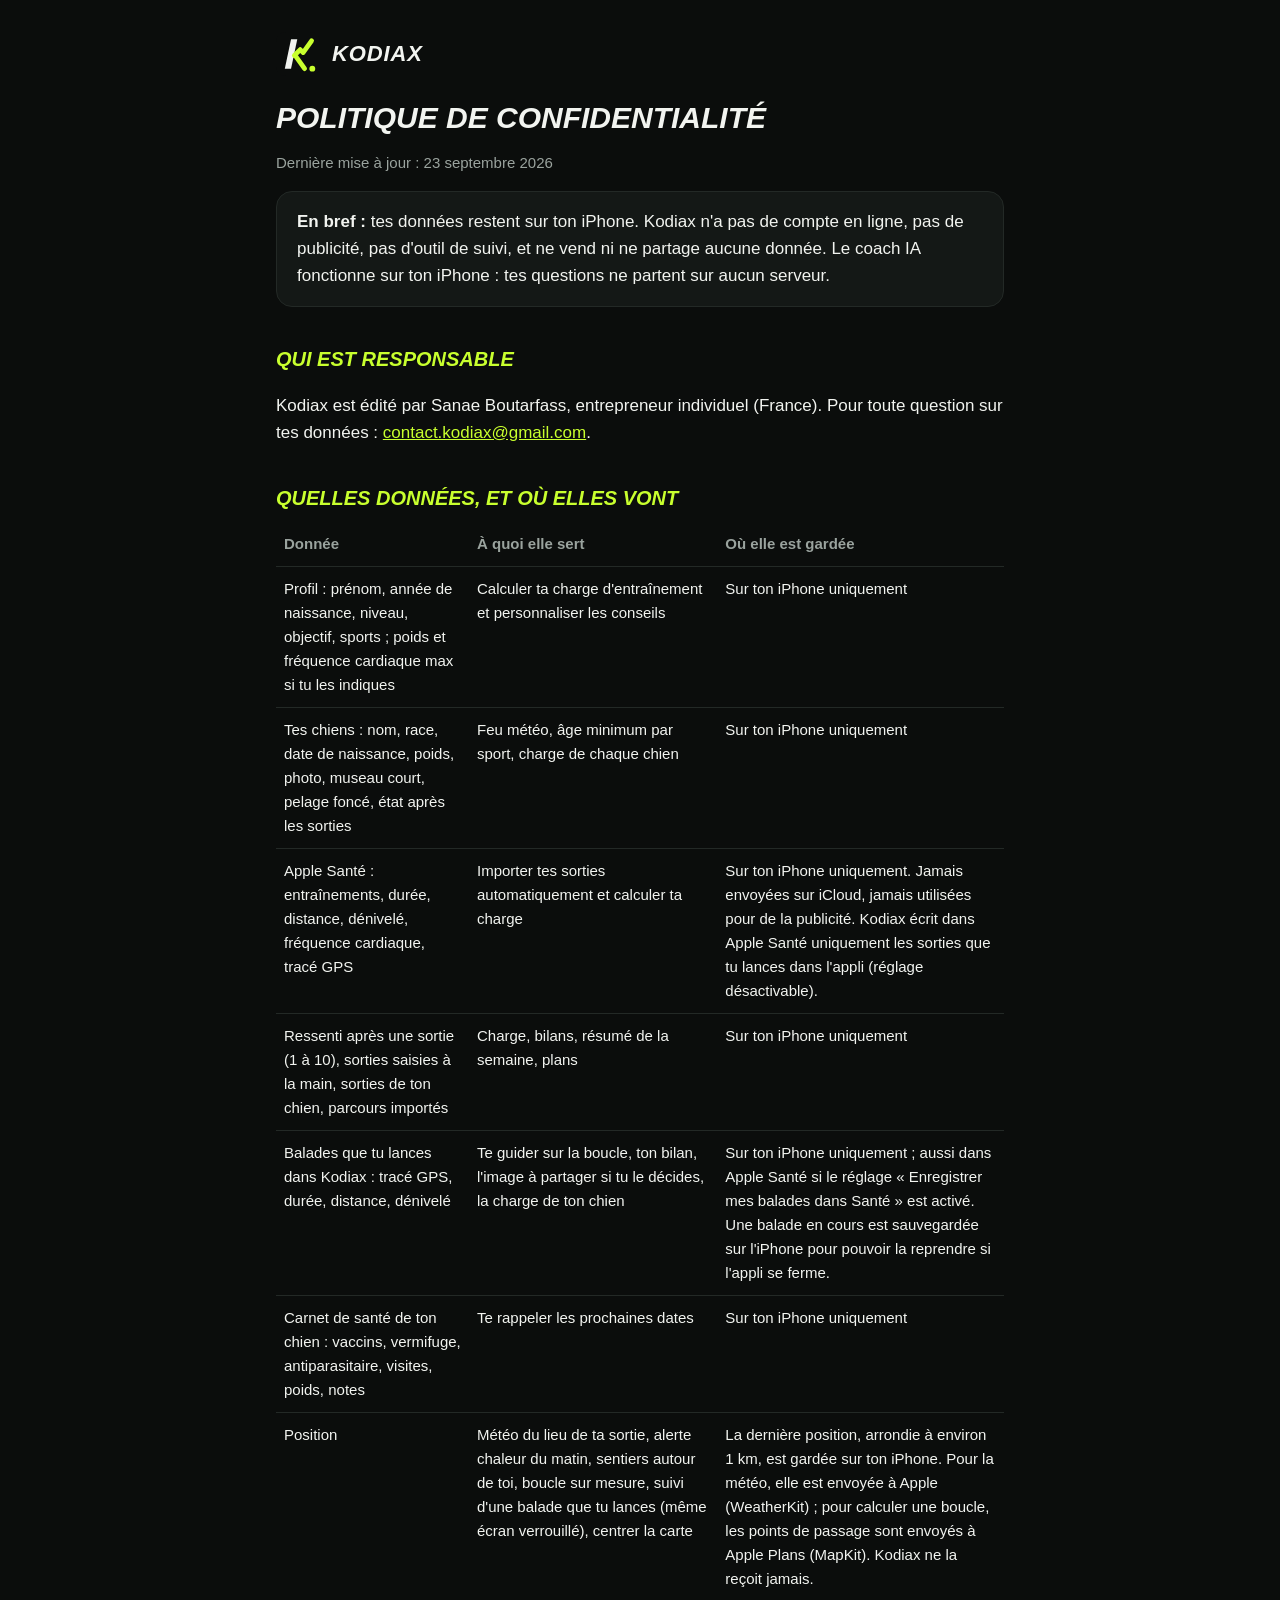
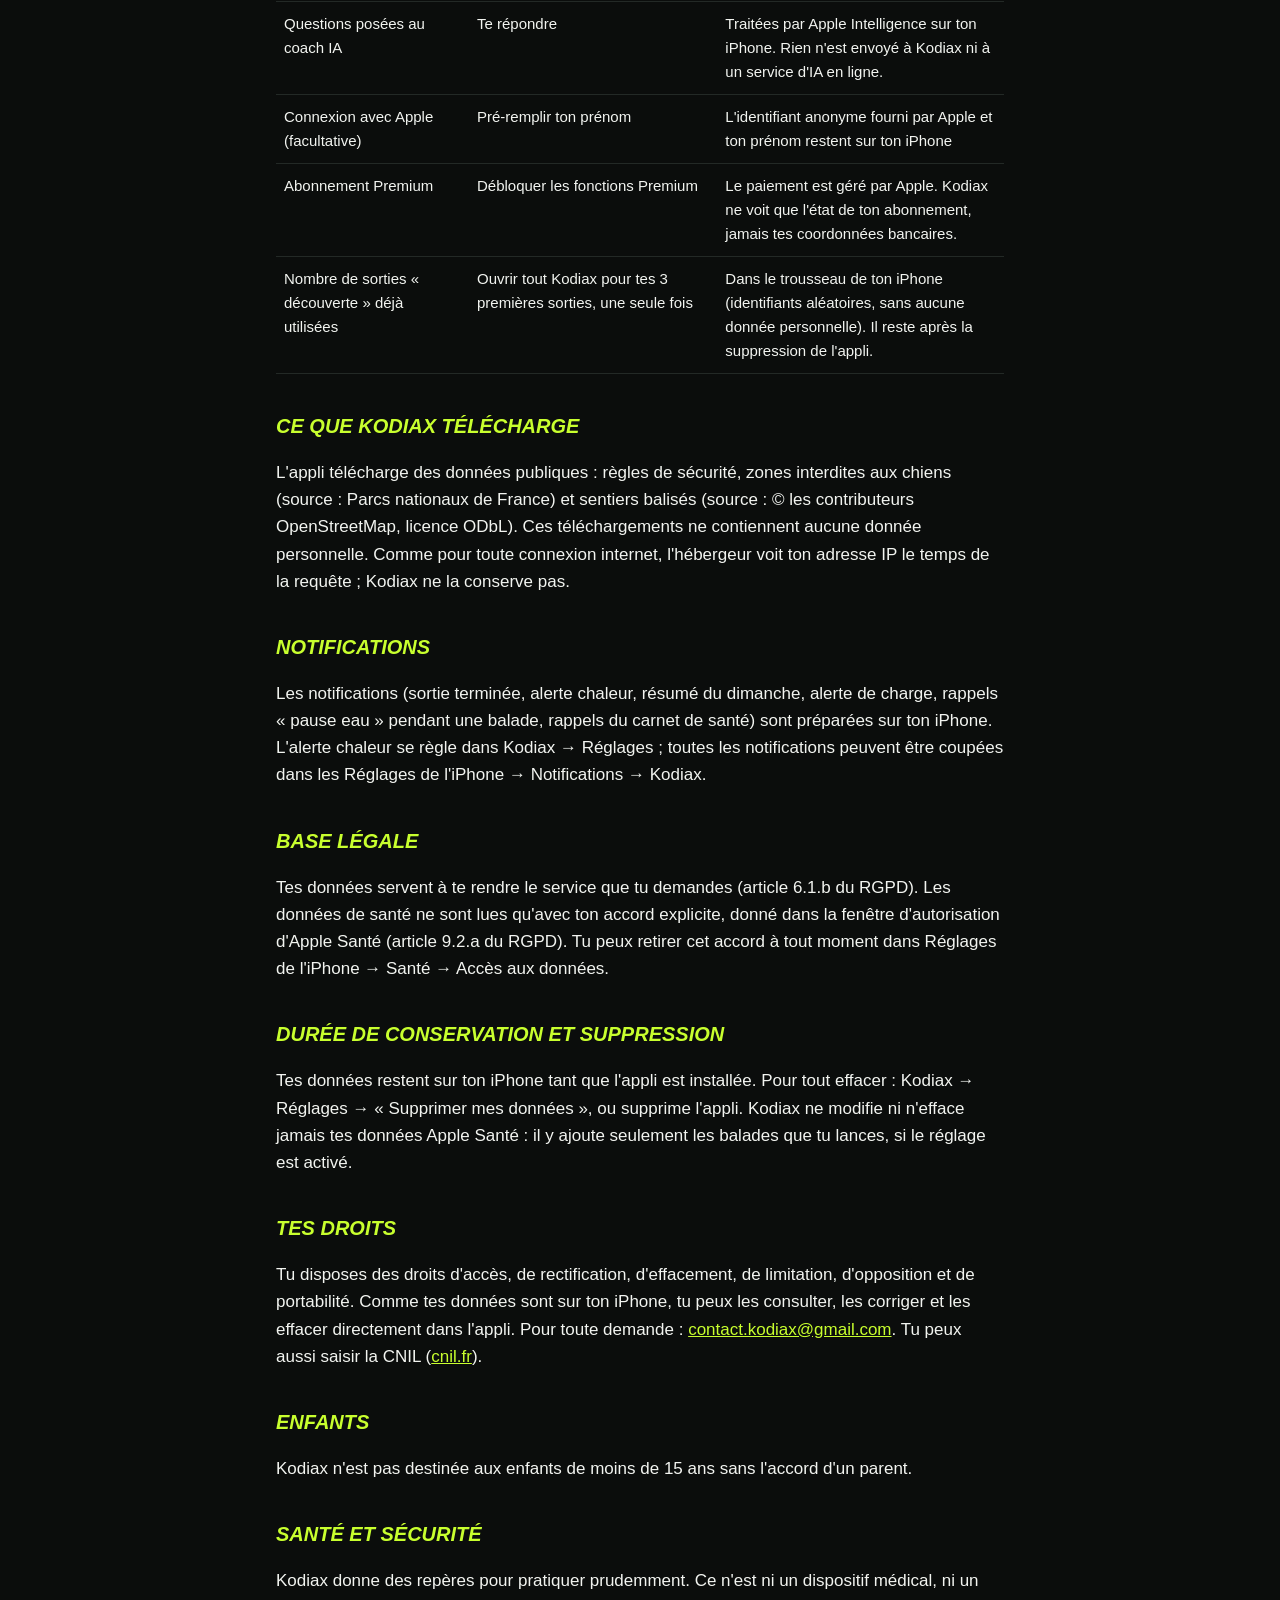
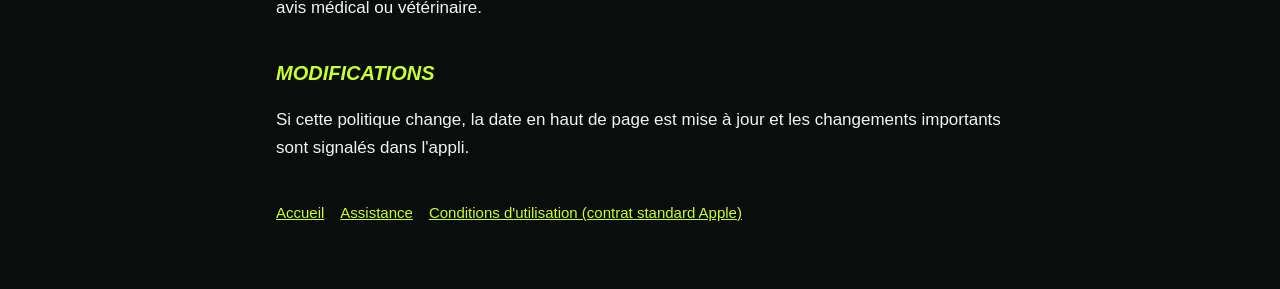
==== confidentialite.html @ aa02ea2f "Add files via upload" ====
<!doctype html>
<html lang="fr"><head><meta charset="utf-8"><meta name="viewport" content="width=device-width,initial-scale=1">
<title>Kodiax — Politique de confidentialité</title><link rel="stylesheet" href="style.css"></head>
<body><main>
<header><svg viewBox="0 0 120 120" aria-hidden="true"><rect width="120" height="120" rx="26" fill="#0B0D0C"/><polygon points="24,100 41,100 58,20 41,20" fill="#F2F4F0"/><path d="M50 64 L66 48 L74 56 L97 24" stroke="#C8FF2E" stroke-width="13" fill="none" stroke-linecap="round" stroke-linejoin="round"/><path d="M55 68 L78 100" stroke="#C8FF2E" stroke-width="13" fill="none" stroke-linecap="round"/><circle cx="99" cy="100" r="8" fill="#C8FF2E"/></svg><a href="index.html">KODIAX</a></header>
<h1>Politique de confidentialité</h1>
<p class="muted">Dernière mise à jour : 23 septembre 2026</p>

<div class="card"><strong>En bref :</strong> tes données restent sur ton iPhone. Kodiax n'a pas de compte en ligne, pas de publicité, pas d'outil de suivi, et ne vend ni ne partage aucune donnée. Le coach IA fonctionne sur ton iPhone : tes questions ne partent sur aucun serveur.</div>

<h2>Qui est responsable</h2>
<p>Kodiax est édité par Sanae Boutarfass, entrepreneur individuel (France). Pour toute question sur tes données : <a href="mailto:contact.kodiax@gmail.com">contact.kodiax@gmail.com</a>.</p>

<h2>Quelles données, et où elles vont</h2>
<table>
<thead><tr><th>Donnée</th><th>À quoi elle sert</th><th>Où elle est gardée</th></tr></thead>
<tbody>
<tr><td>Profil : prénom, année de naissance, niveau, objectif, sports ; poids et fréquence cardiaque max si tu les indiques</td><td>Calculer ta charge d'entraînement et personnaliser les conseils</td><td>Sur ton iPhone uniquement</td></tr>
<tr><td>Tes chiens : nom, race, date de naissance, poids, photo, museau court, pelage foncé, état après les sorties</td><td>Feu météo, âge minimum par sport, charge de chaque chien</td><td>Sur ton iPhone uniquement</td></tr>
<tr><td>Apple Santé : entraînements, durée, distance, dénivelé, fréquence cardiaque, tracé GPS</td><td>Importer tes sorties automatiquement et calculer ta charge</td><td>Sur ton iPhone uniquement. Jamais envoyées sur iCloud, jamais utilisées pour de la publicité. Kodiax écrit dans Apple Santé uniquement les sorties que tu lances dans l'appli (réglage désactivable).</td></tr>
<tr><td>Ressenti après une sortie (1 à 10), sorties saisies à la main, sorties de ton chien, parcours importés</td><td>Charge, bilans, résumé de la semaine, plans</td><td>Sur ton iPhone uniquement</td></tr>
<tr><td>Balades que tu lances dans Kodiax : tracé GPS, durée, distance, dénivelé</td><td>Te guider sur la boucle, ton bilan, l'image à partager si tu le décides, la charge de ton chien</td><td>Sur ton iPhone uniquement ; aussi dans Apple Santé si le réglage « Enregistrer mes balades dans Santé » est activé. Une balade en cours est sauvegardée sur l'iPhone pour pouvoir la reprendre si l'appli se ferme.</td></tr>
<tr><td>Carnet de santé de ton chien : vaccins, vermifuge, antiparasitaire, visites, poids, notes</td><td>Te rappeler les prochaines dates</td><td>Sur ton iPhone uniquement</td></tr>
<tr><td>Position</td><td>Météo du lieu de ta sortie, alerte chaleur du matin, sentiers autour de toi, boucle sur mesure, suivi d'une balade que tu lances (même écran verrouillé), centrer la carte</td><td>La dernière position, arrondie à environ 1 km, est gardée sur ton iPhone. Pour la météo, elle est envoyée à Apple (WeatherKit) ; pour calculer une boucle, les points de passage sont envoyés à Apple Plans (MapKit). Kodiax ne la reçoit jamais.</td></tr>
<tr><td>Questions posées au coach IA</td><td>Te répondre</td><td>Traitées par Apple Intelligence sur ton iPhone. Rien n'est envoyé à Kodiax ni à un service d'IA en ligne.</td></tr>
<tr><td>Connexion avec Apple (facultative)</td><td>Pré-remplir ton prénom</td><td>L'identifiant anonyme fourni par Apple et ton prénom restent sur ton iPhone</td></tr>
<tr><td>Abonnement Premium</td><td>Débloquer les fonctions Premium</td><td>Le paiement est géré par Apple. Kodiax ne voit que l'état de ton abonnement, jamais tes coordonnées bancaires.</td></tr>
<tr><td>Nombre de sorties « découverte » déjà utilisées</td><td>Ouvrir tout Kodiax pour tes 3 premières sorties, une seule fois</td><td>Dans le trousseau de ton iPhone (identifiants aléatoires, sans aucune donnée personnelle). Il reste après la suppression de l'appli.</td></tr>
</tbody></table>

<h2>Ce que Kodiax télécharge</h2>
<p>L'appli télécharge des données publiques : règles de sécurité, zones interdites aux chiens (source : Parcs nationaux de France) et sentiers balisés (source : © les contributeurs OpenStreetMap, licence ODbL). Ces téléchargements ne contiennent aucune donnée personnelle. Comme pour toute connexion internet, l'hébergeur voit ton adresse IP le temps de la requête ; Kodiax ne la conserve pas.</p>

<h2>Notifications</h2>
<p>Les notifications (sortie terminée, alerte chaleur, résumé du dimanche, alerte de charge, rappels « pause eau » pendant une balade, rappels du carnet de santé) sont préparées sur ton iPhone. L'alerte chaleur se règle dans Kodiax → Réglages ; toutes les notifications peuvent être coupées dans les Réglages de l'iPhone → Notifications → Kodiax.</p>

<h2>Base légale</h2>
<p>Tes données servent à te rendre le service que tu demandes (article 6.1.b du RGPD). Les données de santé ne sont lues qu'avec ton accord explicite, donné dans la fenêtre d'autorisation d'Apple Santé (article 9.2.a du RGPD). Tu peux retirer cet accord à tout moment dans Réglages de l'iPhone → Santé → Accès aux données.</p>

<h2>Durée de conservation et suppression</h2>
<p>Tes données restent sur ton iPhone tant que l'appli est installée. Pour tout effacer : Kodiax → Réglages → « Supprimer mes données », ou supprime l'appli. Kodiax ne modifie ni n'efface jamais tes données Apple Santé : il y ajoute seulement les balades que tu lances, si le réglage est activé.</p>

<h2>Tes droits</h2>
<p>Tu disposes des droits d'accès, de rectification, d'effacement, de limitation, d'opposition et de portabilité. Comme tes données sont sur ton iPhone, tu peux les consulter, les corriger et les effacer directement dans l'appli. Pour toute demande : <a href="mailto:contact.kodiax@gmail.com">contact.kodiax@gmail.com</a>. Tu peux aussi saisir la CNIL (<a href="https://www.cnil.fr">cnil.fr</a>).</p>

<h2>Enfants</h2>
<p>Kodiax n'est pas destinée aux enfants de moins de 15 ans sans l'accord d'un parent.</p>

<h2>Santé et sécurité</h2>
<p>Kodiax donne des repères pour pratiquer prudemment. Ce n'est ni un dispositif médical, ni un avis médical ou vétérinaire.</p>

<h2>Modifications</h2>
<p>Si cette politique change, la date en haut de page est mise à jour et les changements importants sont signalés dans l'appli.</p>

<nav><a href="index.html">Accueil</a><a href="assistance.html">Assistance</a><a href="https://www.apple.com/legal/internet-services/itunes/dev/stdeula/">Conditions d'utilisation (contrat standard Apple)</a></nav>
</main></body></html>
---- style.css ----
:root{--lime:#C8FF2E;--carbon:#0B0D0C;--surface:#141816;--card:#232926;--text:#F2F4F0;--muted:#9AA39E}
*{box-sizing:border-box}
body{margin:0;background:var(--carbon);color:var(--text);font:17px/1.6 -apple-system,BlinkMacSystemFont,"Segoe UI",Roboto,sans-serif}
main{max-width:760px;margin:0 auto;padding:32px 16px 64px}
header{display:flex;align-items:center;gap:12px;margin-bottom:24px}
header svg{width:44px;height:44px}
header a{color:var(--text);text-decoration:none;font-weight:800;font-style:italic;letter-spacing:.04em;font-size:22px}
h1{font-size:30px;line-height:1.2;margin:8px 0 4px;font-style:italic;text-transform:uppercase}
h2{font-size:20px;margin:36px 0 8px;color:var(--lime);text-transform:uppercase;font-style:italic}
p,li{color:var(--text)}
.muted{color:var(--muted);font-size:15px}
.card{background:var(--surface);border:1px solid var(--card);border-radius:16px;padding:16px 20px;margin:16px 0}
table{width:100%;border-collapse:collapse;font-size:15px}
th,td{text-align:left;padding:10px 8px;border-bottom:1px solid var(--card);vertical-align:top}
th{color:var(--muted);font-weight:600}
a{color:var(--lime)}
nav{margin-top:40px;display:flex;gap:16px;flex-wrap:wrap;font-size:15px}
details{background:var(--surface);border:1px solid var(--card);border-radius:14px;padding:12px 16px;margin:10px 0}
summary{cursor:pointer;font-weight:600}
@media (max-width:560px){table,thead,tbody,tr,th,td{display:block}thead{display:none}td{border:0;padding:4px 0}tr{border-bottom:1px solid var(--card);padding:10px 0}td:first-child{font-weight:600}td:nth-child(2)::before{content:"Pour : ";color:var(--muted)}td:nth-child(3)::before{content:"Où : ";color:var(--muted)}}
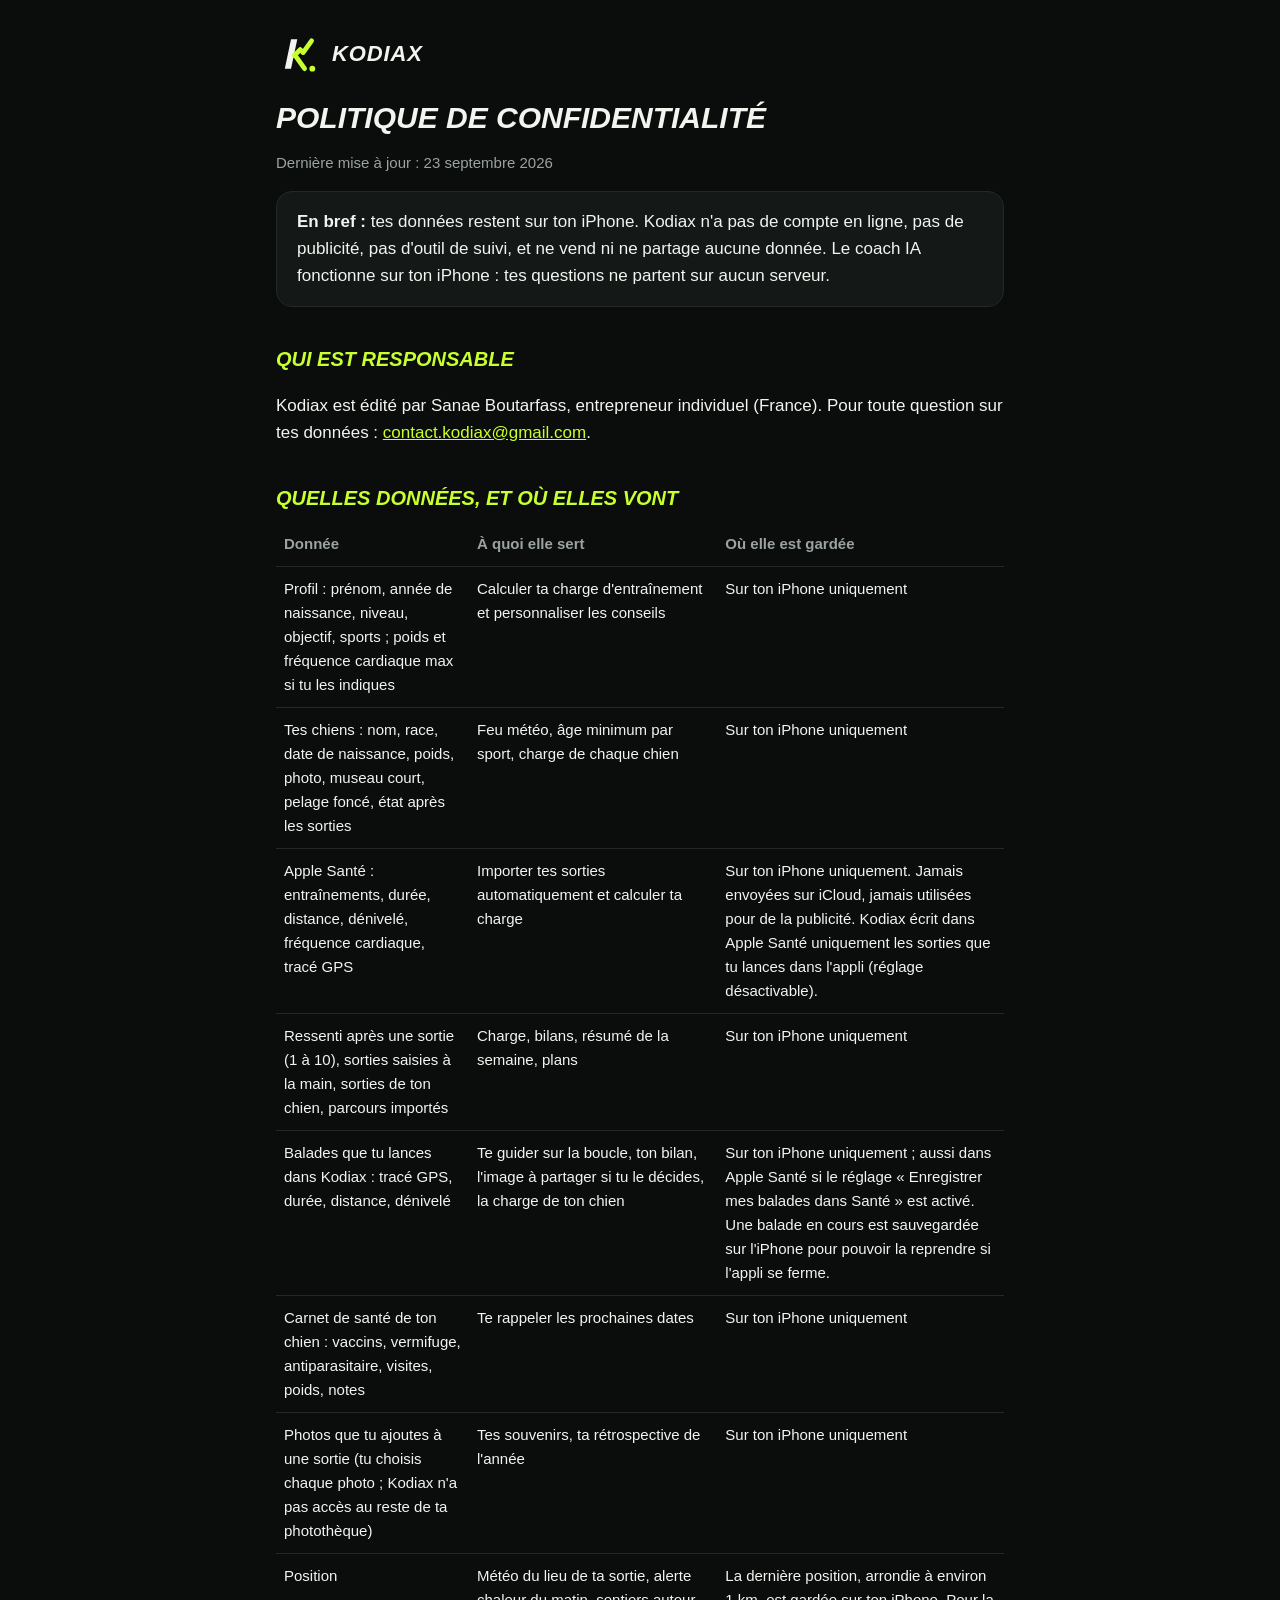
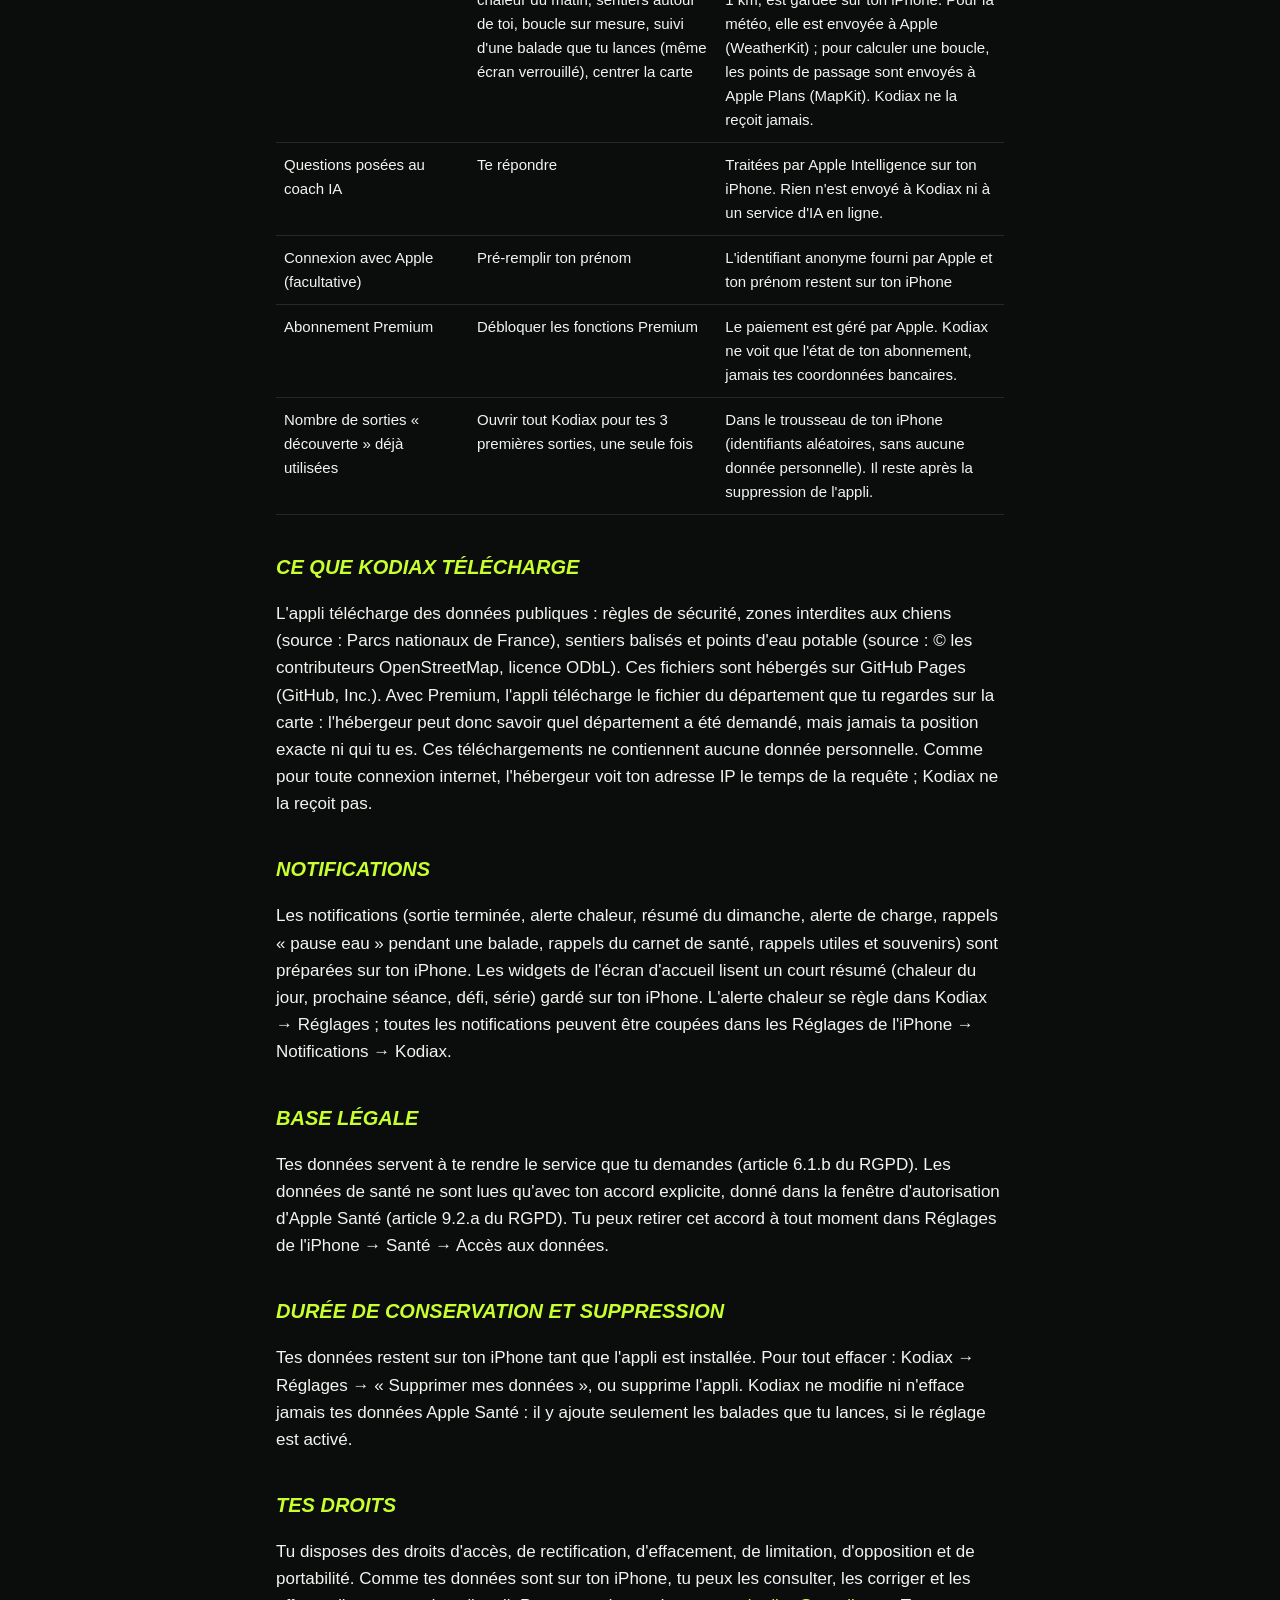
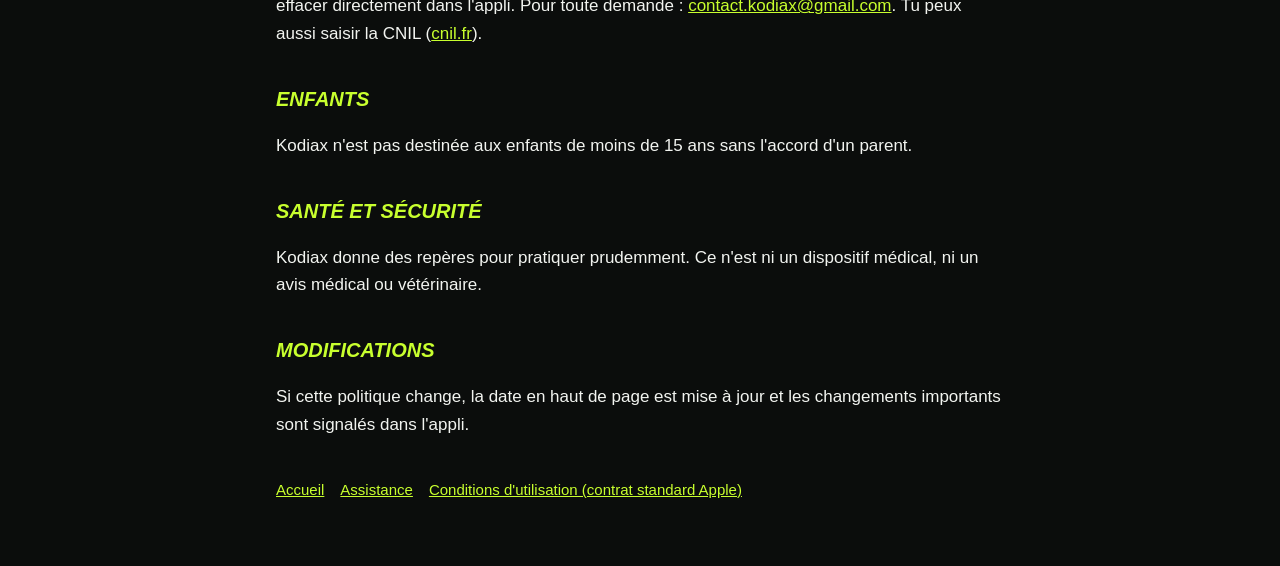
==== commit 15f4f20d: "Add France-wide trails, water points and dog zones data" ====
--- a/confidentialite.html
+++ b/confidentialite.html
@@ -21,6 +21,7 @@
 <tr><td>Ressenti après une sortie (1 à 10), sorties saisies à la main, sorties de ton chien, parcours importés</td><td>Charge, bilans, résumé de la semaine, plans</td><td>Sur ton iPhone uniquement</td></tr>
 <tr><td>Balades que tu lances dans Kodiax : tracé GPS, durée, distance, dénivelé</td><td>Te guider sur la boucle, ton bilan, l'image à partager si tu le décides, la charge de ton chien</td><td>Sur ton iPhone uniquement ; aussi dans Apple Santé si le réglage « Enregistrer mes balades dans Santé » est activé. Une balade en cours est sauvegardée sur l'iPhone pour pouvoir la reprendre si l'appli se ferme.</td></tr>
 <tr><td>Carnet de santé de ton chien : vaccins, vermifuge, antiparasitaire, visites, poids, notes</td><td>Te rappeler les prochaines dates</td><td>Sur ton iPhone uniquement</td></tr>
+<tr><td>Photos que tu ajoutes à une sortie (tu choisis chaque photo ; Kodiax n'a pas accès au reste de ta photothèque)</td><td>Tes souvenirs, ta rétrospective de l'année</td><td>Sur ton iPhone uniquement</td></tr>
 <tr><td>Position</td><td>Météo du lieu de ta sortie, alerte chaleur du matin, sentiers autour de toi, boucle sur mesure, suivi d'une balade que tu lances (même écran verrouillé), centrer la carte</td><td>La dernière position, arrondie à environ 1 km, est gardée sur ton iPhone. Pour la météo, elle est envoyée à Apple (WeatherKit) ; pour calculer une boucle, les points de passage sont envoyés à Apple Plans (MapKit). Kodiax ne la reçoit jamais.</td></tr>
 <tr><td>Questions posées au coach IA</td><td>Te répondre</td><td>Traitées par Apple Intelligence sur ton iPhone. Rien n'est envoyé à Kodiax ni à un service d'IA en ligne.</td></tr>
 <tr><td>Connexion avec Apple (facultative)</td><td>Pré-remplir ton prénom</td><td>L'identifiant anonyme fourni par Apple et ton prénom restent sur ton iPhone</td></tr>
@@ -29,10 +30,10 @@
 </tbody></table>
 
 <h2>Ce que Kodiax télécharge</h2>
-<p>L'appli télécharge des données publiques : règles de sécurité, zones interdites aux chiens (source : Parcs nationaux de France) et sentiers balisés (source : © les contributeurs OpenStreetMap, licence ODbL). Ces téléchargements ne contiennent aucune donnée personnelle. Comme pour toute connexion internet, l'hébergeur voit ton adresse IP le temps de la requête ; Kodiax ne la conserve pas.</p>
+<p>L'appli télécharge des données publiques : règles de sécurité, zones interdites aux chiens (source : Parcs nationaux de France), sentiers balisés et points d'eau potable (source : © les contributeurs OpenStreetMap, licence ODbL). Ces fichiers sont hébergés sur GitHub Pages (GitHub, Inc.). Avec Premium, l'appli télécharge le fichier du département que tu regardes sur la carte : l'hébergeur peut donc savoir quel département a été demandé, mais jamais ta position exacte ni qui tu es. Ces téléchargements ne contiennent aucune donnée personnelle. Comme pour toute connexion internet, l'hébergeur voit ton adresse IP le temps de la requête ; Kodiax ne la reçoit pas.</p>
 
 <h2>Notifications</h2>
-<p>Les notifications (sortie terminée, alerte chaleur, résumé du dimanche, alerte de charge, rappels « pause eau » pendant une balade, rappels du carnet de santé) sont préparées sur ton iPhone. L'alerte chaleur se règle dans Kodiax → Réglages ; toutes les notifications peuvent être coupées dans les Réglages de l'iPhone → Notifications → Kodiax.</p>
+<p>Les notifications (sortie terminée, alerte chaleur, résumé du dimanche, alerte de charge, rappels « pause eau » pendant une balade, rappels du carnet de santé, rappels utiles et souvenirs) sont préparées sur ton iPhone. Les widgets de l'écran d'accueil lisent un court résumé (chaleur du jour, prochaine séance, défi, série) gardé sur ton iPhone. L'alerte chaleur se règle dans Kodiax → Réglages ; toutes les notifications peuvent être coupées dans les Réglages de l'iPhone → Notifications → Kodiax.</p>
 
 <h2>Base légale</h2>
 <p>Tes données servent à te rendre le service que tu demandes (article 6.1.b du RGPD). Les données de santé ne sont lues qu'avec ton accord explicite, donné dans la fenêtre d'autorisation d'Apple Santé (article 9.2.a du RGPD). Tu peux retirer cet accord à tout moment dans Réglages de l'iPhone → Santé → Accès aux données.</p>
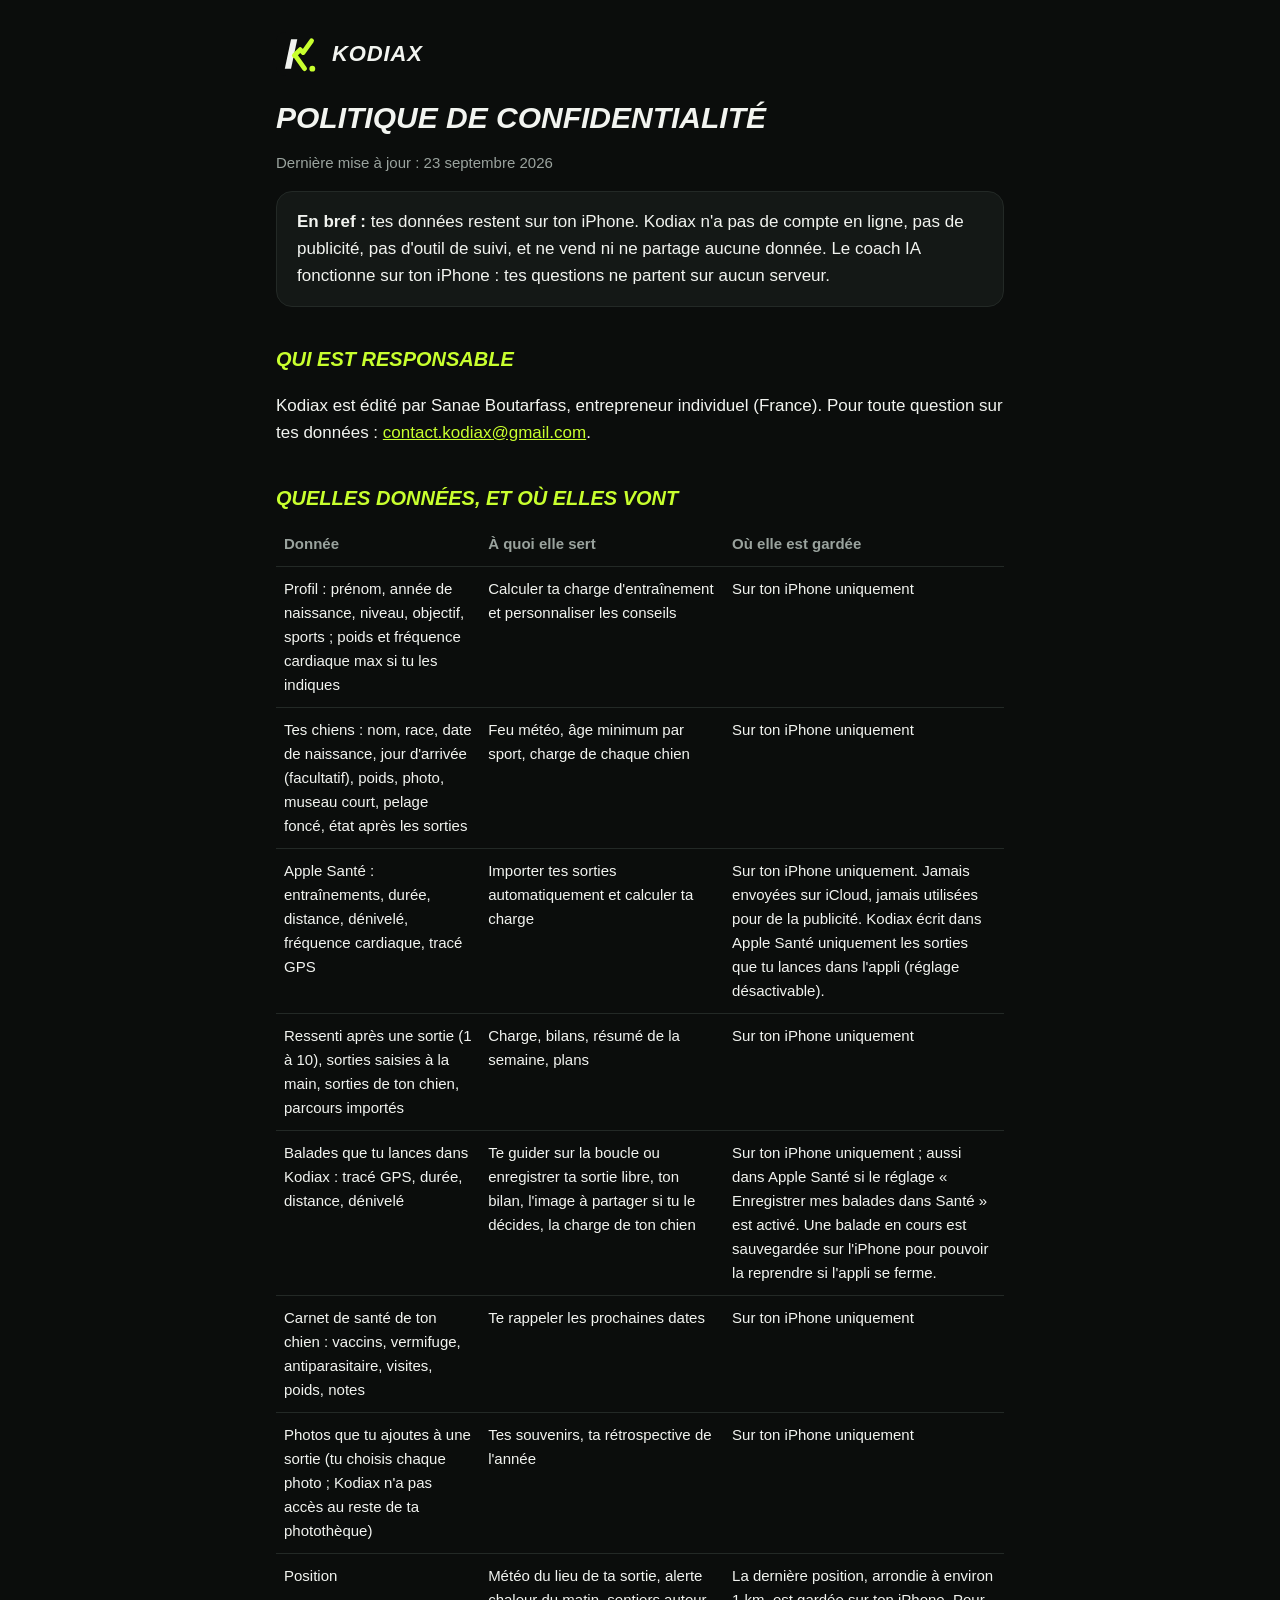
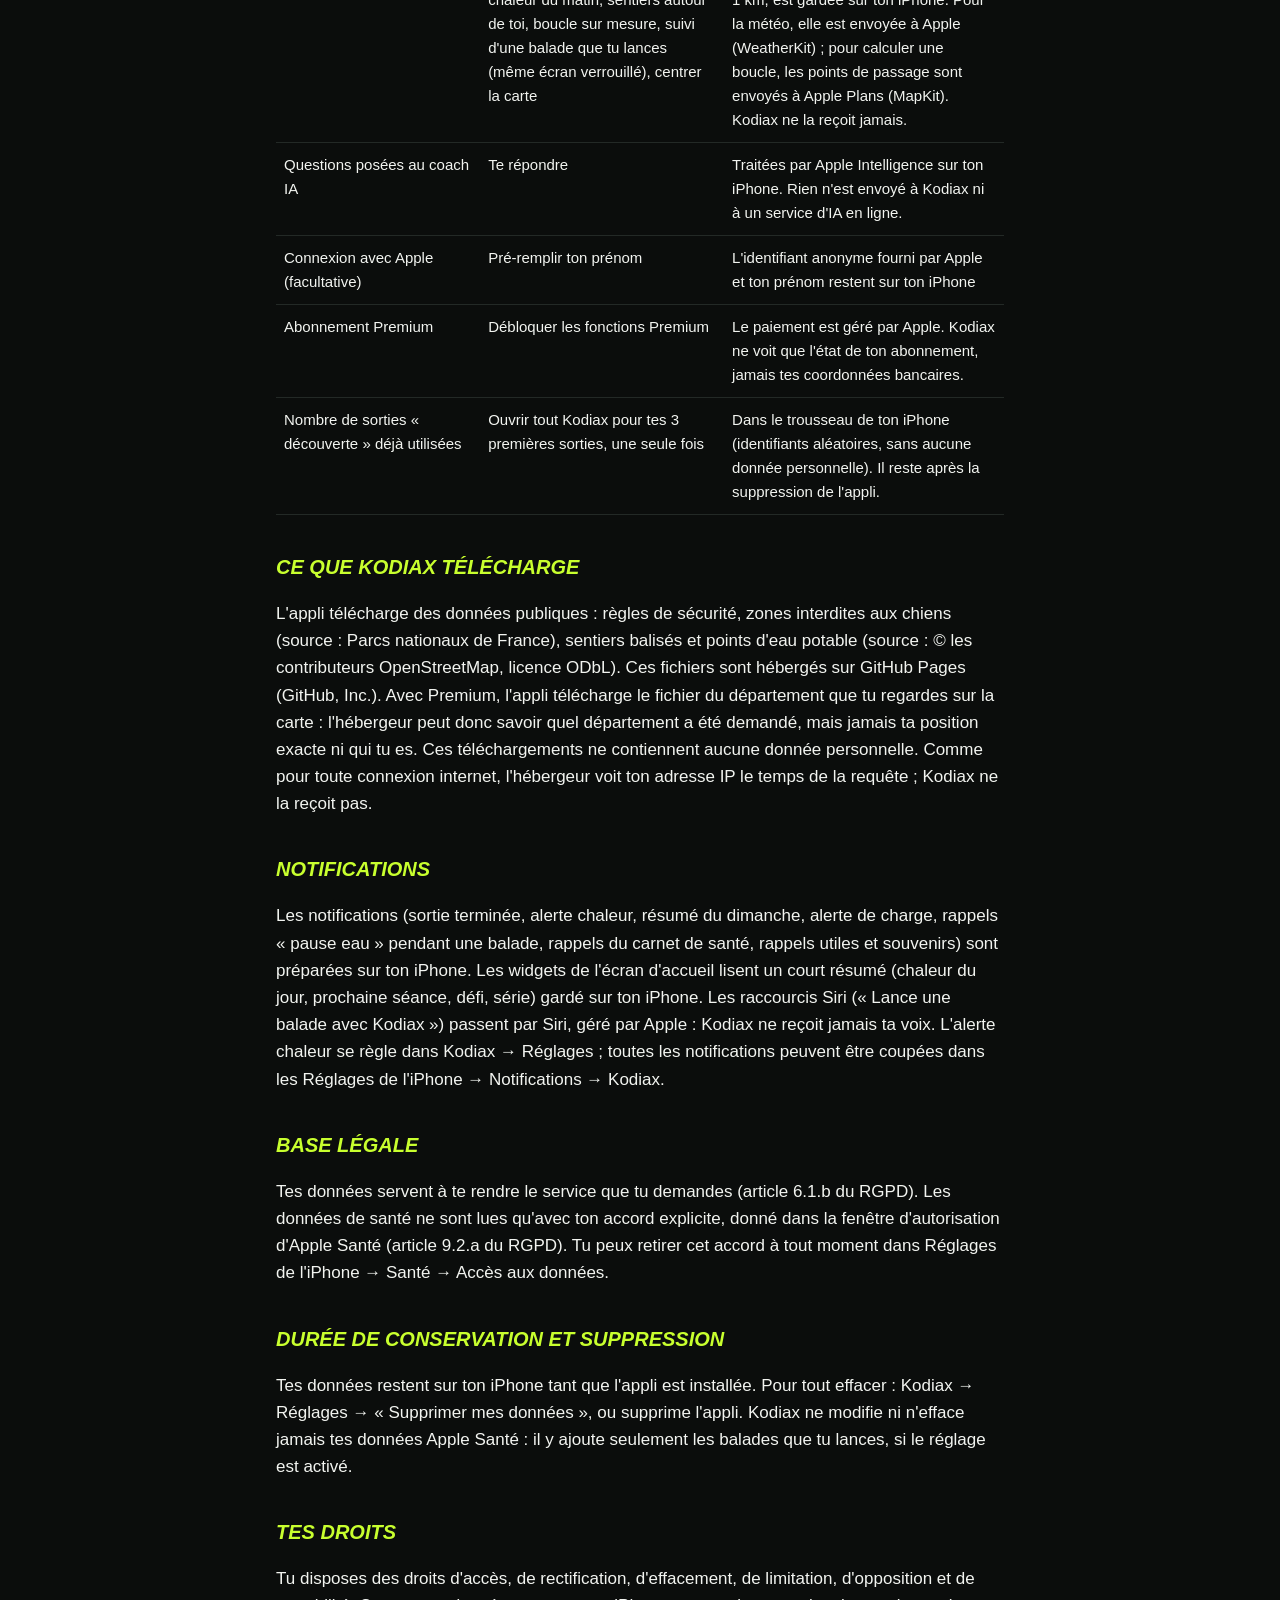
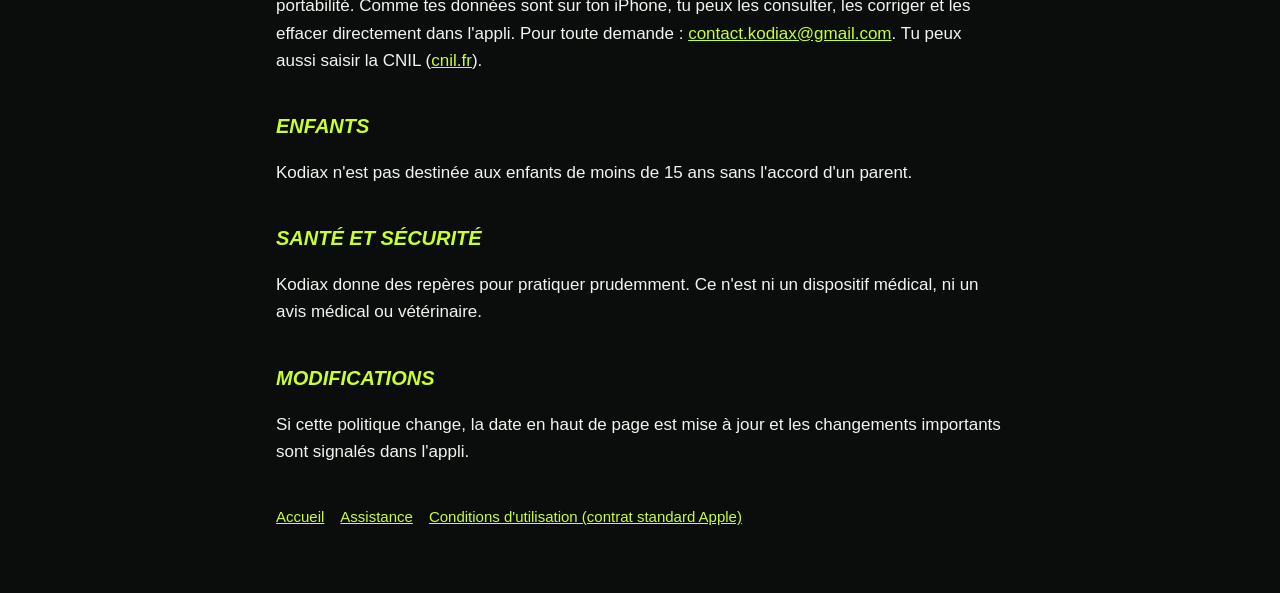
==== commit 3f4075c6: "Add files via upload" ====
--- a/confidentialite.html
+++ b/confidentialite.html
@@ -16,10 +16,10 @@
 <thead><tr><th>Donnée</th><th>À quoi elle sert</th><th>Où elle est gardée</th></tr></thead>
 <tbody>
 <tr><td>Profil : prénom, année de naissance, niveau, objectif, sports ; poids et fréquence cardiaque max si tu les indiques</td><td>Calculer ta charge d'entraînement et personnaliser les conseils</td><td>Sur ton iPhone uniquement</td></tr>
-<tr><td>Tes chiens : nom, race, date de naissance, poids, photo, museau court, pelage foncé, état après les sorties</td><td>Feu météo, âge minimum par sport, charge de chaque chien</td><td>Sur ton iPhone uniquement</td></tr>
+<tr><td>Tes chiens : nom, race, date de naissance, jour d'arrivée (facultatif), poids, photo, museau court, pelage foncé, état après les sorties</td><td>Feu météo, âge minimum par sport, charge de chaque chien</td><td>Sur ton iPhone uniquement</td></tr>
 <tr><td>Apple Santé : entraînements, durée, distance, dénivelé, fréquence cardiaque, tracé GPS</td><td>Importer tes sorties automatiquement et calculer ta charge</td><td>Sur ton iPhone uniquement. Jamais envoyées sur iCloud, jamais utilisées pour de la publicité. Kodiax écrit dans Apple Santé uniquement les sorties que tu lances dans l'appli (réglage désactivable).</td></tr>
 <tr><td>Ressenti après une sortie (1 à 10), sorties saisies à la main, sorties de ton chien, parcours importés</td><td>Charge, bilans, résumé de la semaine, plans</td><td>Sur ton iPhone uniquement</td></tr>
-<tr><td>Balades que tu lances dans Kodiax : tracé GPS, durée, distance, dénivelé</td><td>Te guider sur la boucle, ton bilan, l'image à partager si tu le décides, la charge de ton chien</td><td>Sur ton iPhone uniquement ; aussi dans Apple Santé si le réglage « Enregistrer mes balades dans Santé » est activé. Une balade en cours est sauvegardée sur l'iPhone pour pouvoir la reprendre si l'appli se ferme.</td></tr>
+<tr><td>Balades que tu lances dans Kodiax : tracé GPS, durée, distance, dénivelé</td><td>Te guider sur la boucle ou enregistrer ta sortie libre, ton bilan, l'image à partager si tu le décides, la charge de ton chien</td><td>Sur ton iPhone uniquement ; aussi dans Apple Santé si le réglage « Enregistrer mes balades dans Santé » est activé. Une balade en cours est sauvegardée sur l'iPhone pour pouvoir la reprendre si l'appli se ferme.</td></tr>
 <tr><td>Carnet de santé de ton chien : vaccins, vermifuge, antiparasitaire, visites, poids, notes</td><td>Te rappeler les prochaines dates</td><td>Sur ton iPhone uniquement</td></tr>
 <tr><td>Photos que tu ajoutes à une sortie (tu choisis chaque photo ; Kodiax n'a pas accès au reste de ta photothèque)</td><td>Tes souvenirs, ta rétrospective de l'année</td><td>Sur ton iPhone uniquement</td></tr>
 <tr><td>Position</td><td>Météo du lieu de ta sortie, alerte chaleur du matin, sentiers autour de toi, boucle sur mesure, suivi d'une balade que tu lances (même écran verrouillé), centrer la carte</td><td>La dernière position, arrondie à environ 1 km, est gardée sur ton iPhone. Pour la météo, elle est envoyée à Apple (WeatherKit) ; pour calculer une boucle, les points de passage sont envoyés à Apple Plans (MapKit). Kodiax ne la reçoit jamais.</td></tr>
@@ -33,7 +33,7 @@
 <p>L'appli télécharge des données publiques : règles de sécurité, zones interdites aux chiens (source : Parcs nationaux de France), sentiers balisés et points d'eau potable (source : © les contributeurs OpenStreetMap, licence ODbL). Ces fichiers sont hébergés sur GitHub Pages (GitHub, Inc.). Avec Premium, l'appli télécharge le fichier du département que tu regardes sur la carte : l'hébergeur peut donc savoir quel département a été demandé, mais jamais ta position exacte ni qui tu es. Ces téléchargements ne contiennent aucune donnée personnelle. Comme pour toute connexion internet, l'hébergeur voit ton adresse IP le temps de la requête ; Kodiax ne la reçoit pas.</p>
 
 <h2>Notifications</h2>
-<p>Les notifications (sortie terminée, alerte chaleur, résumé du dimanche, alerte de charge, rappels « pause eau » pendant une balade, rappels du carnet de santé, rappels utiles et souvenirs) sont préparées sur ton iPhone. Les widgets de l'écran d'accueil lisent un court résumé (chaleur du jour, prochaine séance, défi, série) gardé sur ton iPhone. L'alerte chaleur se règle dans Kodiax → Réglages ; toutes les notifications peuvent être coupées dans les Réglages de l'iPhone → Notifications → Kodiax.</p>
+<p>Les notifications (sortie terminée, alerte chaleur, résumé du dimanche, alerte de charge, rappels « pause eau » pendant une balade, rappels du carnet de santé, rappels utiles et souvenirs) sont préparées sur ton iPhone. Les widgets de l'écran d'accueil lisent un court résumé (chaleur du jour, prochaine séance, défi, série) gardé sur ton iPhone. Les raccourcis Siri (« Lance une balade avec Kodiax ») passent par Siri, géré par Apple : Kodiax ne reçoit jamais ta voix. L'alerte chaleur se règle dans Kodiax → Réglages ; toutes les notifications peuvent être coupées dans les Réglages de l'iPhone → Notifications → Kodiax.</p>
 
 <h2>Base légale</h2>
 <p>Tes données servent à te rendre le service que tu demandes (article 6.1.b du RGPD). Les données de santé ne sont lues qu'avec ton accord explicite, donné dans la fenêtre d'autorisation d'Apple Santé (article 9.2.a du RGPD). Tu peux retirer cet accord à tout moment dans Réglages de l'iPhone → Santé → Accès aux données.</p>
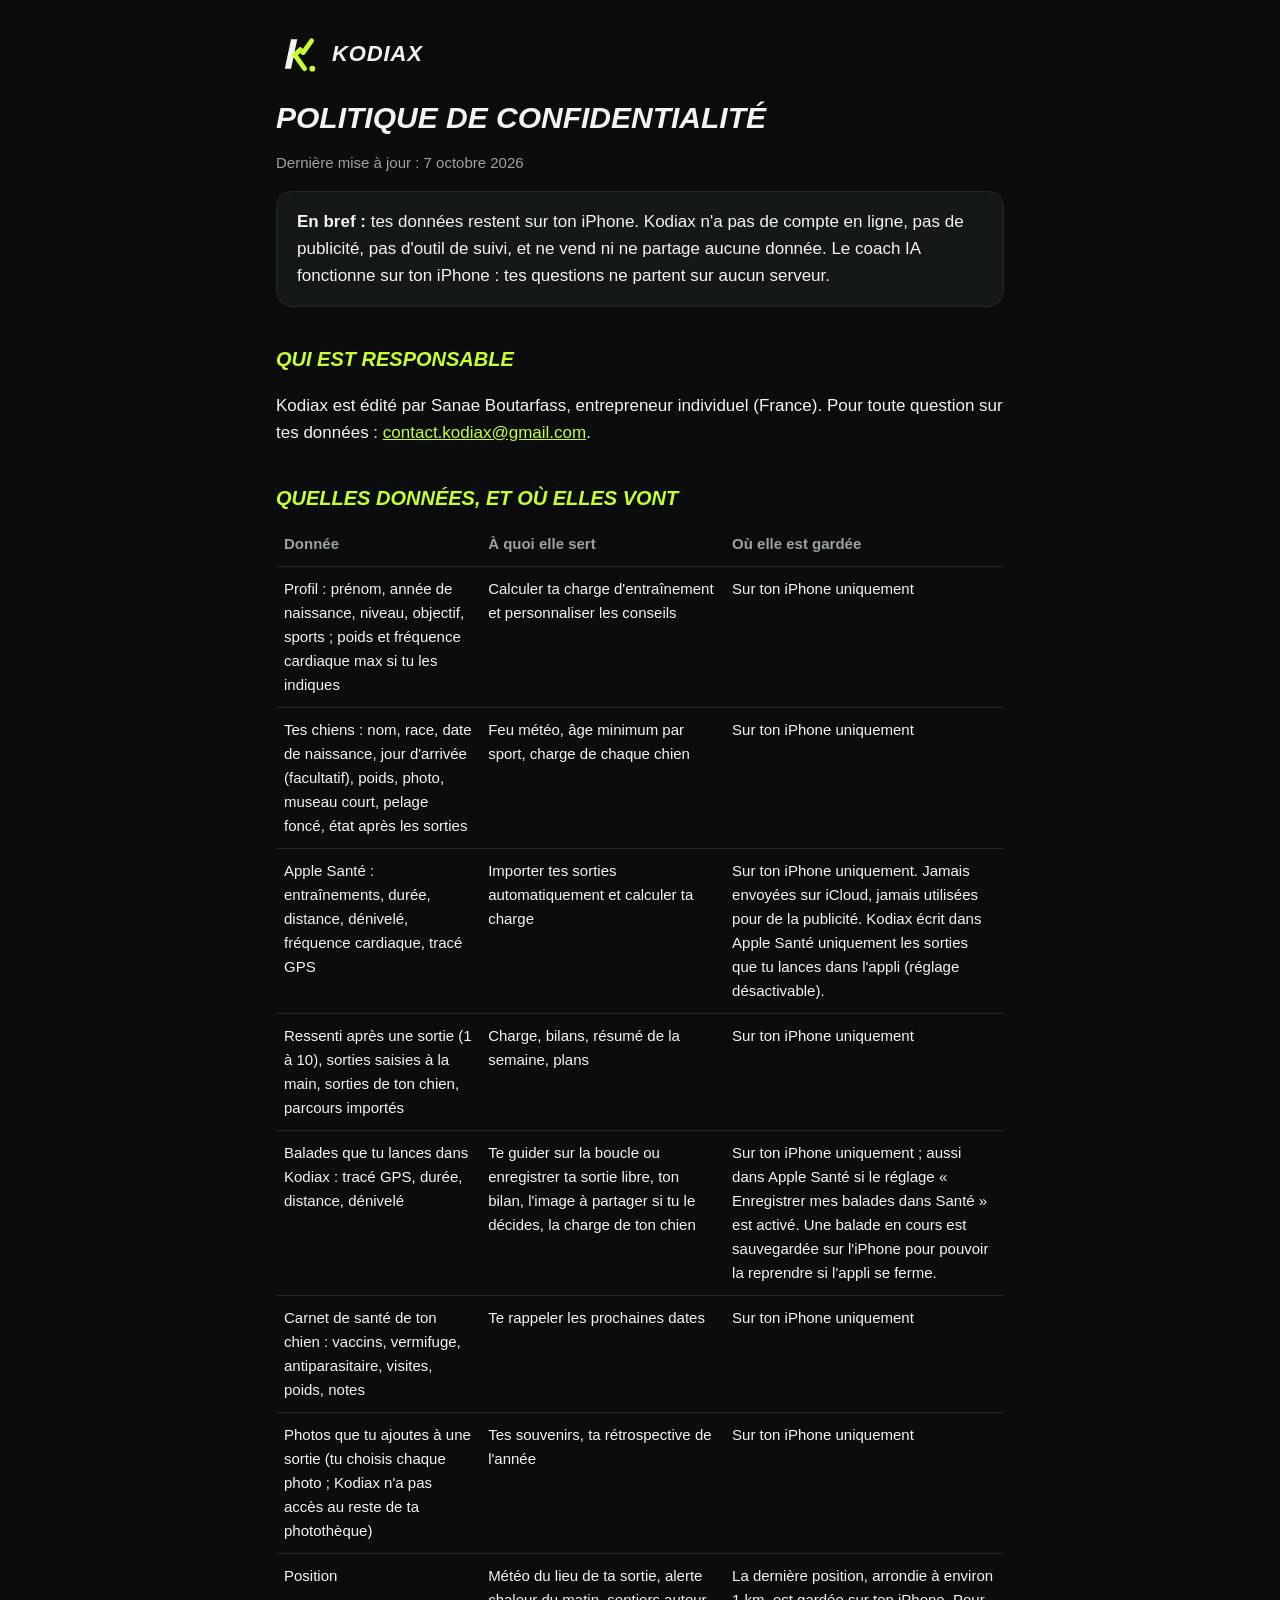
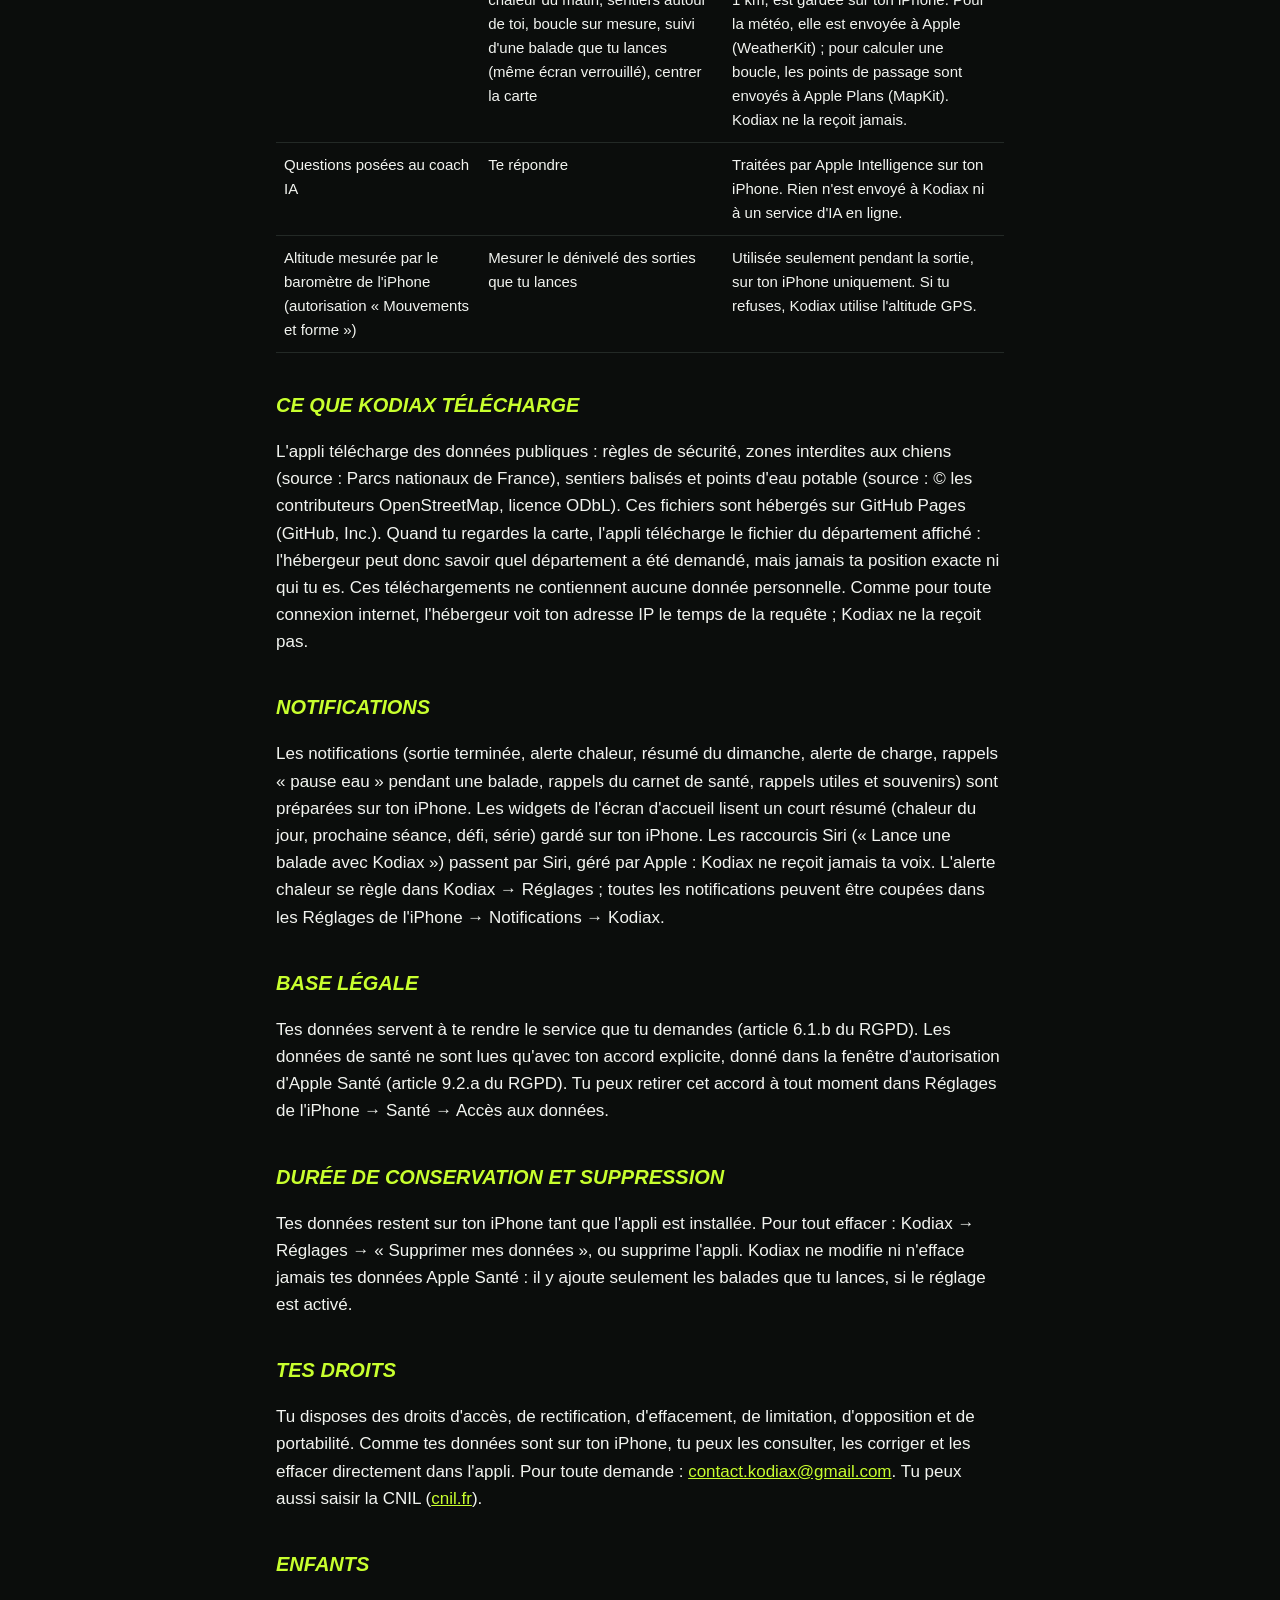
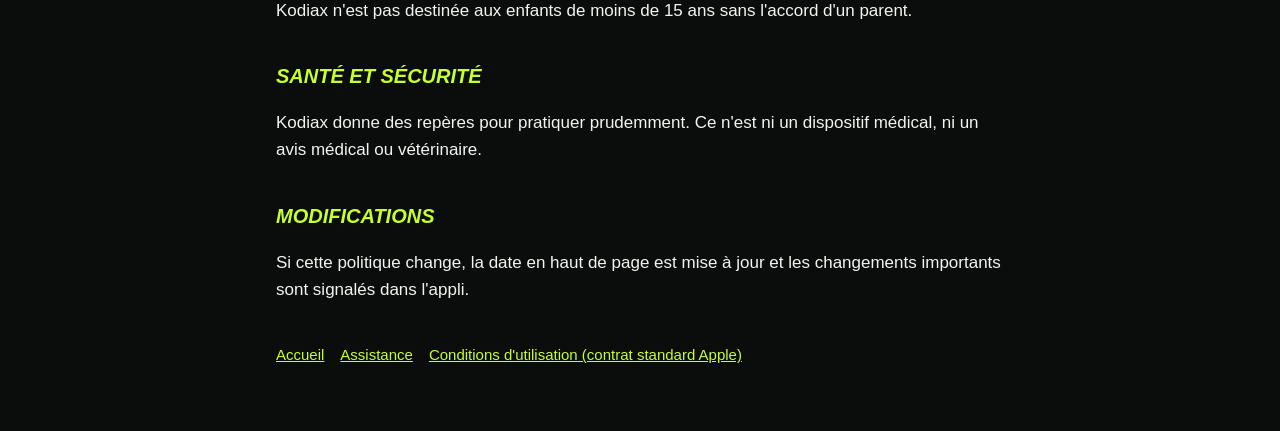
==== commit 6a42f008: "Add files via upload" ====
--- a/confidentialite.html
+++ b/confidentialite.html
@@ -4,7 +4,7 @@
 <body><main>
 <header><svg viewBox="0 0 120 120" aria-hidden="true"><rect width="120" height="120" rx="26" fill="#0B0D0C"/><polygon points="24,100 41,100 58,20 41,20" fill="#F2F4F0"/><path d="M50 64 L66 48 L74 56 L97 24" stroke="#C8FF2E" stroke-width="13" fill="none" stroke-linecap="round" stroke-linejoin="round"/><path d="M55 68 L78 100" stroke="#C8FF2E" stroke-width="13" fill="none" stroke-linecap="round"/><circle cx="99" cy="100" r="8" fill="#C8FF2E"/></svg><a href="index.html">KODIAX</a></header>
 <h1>Politique de confidentialité</h1>
-<p class="muted">Dernière mise à jour : 23 septembre 2026</p>
+<p class="muted">Dernière mise à jour : 7 octobre 2026</p>
 
 <div class="card"><strong>En bref :</strong> tes données restent sur ton iPhone. Kodiax n'a pas de compte en ligne, pas de publicité, pas d'outil de suivi, et ne vend ni ne partage aucune donnée. Le coach IA fonctionne sur ton iPhone : tes questions ne partent sur aucun serveur.</div>
 
@@ -24,13 +24,11 @@
 <tr><td>Photos que tu ajoutes à une sortie (tu choisis chaque photo ; Kodiax n'a pas accès au reste de ta photothèque)</td><td>Tes souvenirs, ta rétrospective de l'année</td><td>Sur ton iPhone uniquement</td></tr>
 <tr><td>Position</td><td>Météo du lieu de ta sortie, alerte chaleur du matin, sentiers autour de toi, boucle sur mesure, suivi d'une balade que tu lances (même écran verrouillé), centrer la carte</td><td>La dernière position, arrondie à environ 1 km, est gardée sur ton iPhone. Pour la météo, elle est envoyée à Apple (WeatherKit) ; pour calculer une boucle, les points de passage sont envoyés à Apple Plans (MapKit). Kodiax ne la reçoit jamais.</td></tr>
 <tr><td>Questions posées au coach IA</td><td>Te répondre</td><td>Traitées par Apple Intelligence sur ton iPhone. Rien n'est envoyé à Kodiax ni à un service d'IA en ligne.</td></tr>
-<tr><td>Connexion avec Apple (facultative)</td><td>Pré-remplir ton prénom</td><td>L'identifiant anonyme fourni par Apple et ton prénom restent sur ton iPhone</td></tr>
-<tr><td>Abonnement Premium</td><td>Débloquer les fonctions Premium</td><td>Le paiement est géré par Apple. Kodiax ne voit que l'état de ton abonnement, jamais tes coordonnées bancaires.</td></tr>
-<tr><td>Nombre de sorties « découverte » déjà utilisées</td><td>Ouvrir tout Kodiax pour tes 3 premières sorties, une seule fois</td><td>Dans le trousseau de ton iPhone (identifiants aléatoires, sans aucune donnée personnelle). Il reste après la suppression de l'appli.</td></tr>
+<tr><td>Altitude mesurée par le baromètre de l'iPhone (autorisation « Mouvements et forme »)</td><td>Mesurer le dénivelé des sorties que tu lances</td><td>Utilisée seulement pendant la sortie, sur ton iPhone uniquement. Si tu refuses, Kodiax utilise l'altitude GPS.</td></tr>
 </tbody></table>
 
 <h2>Ce que Kodiax télécharge</h2>
-<p>L'appli télécharge des données publiques : règles de sécurité, zones interdites aux chiens (source : Parcs nationaux de France), sentiers balisés et points d'eau potable (source : © les contributeurs OpenStreetMap, licence ODbL). Ces fichiers sont hébergés sur GitHub Pages (GitHub, Inc.). Avec Premium, l'appli télécharge le fichier du département que tu regardes sur la carte : l'hébergeur peut donc savoir quel département a été demandé, mais jamais ta position exacte ni qui tu es. Ces téléchargements ne contiennent aucune donnée personnelle. Comme pour toute connexion internet, l'hébergeur voit ton adresse IP le temps de la requête ; Kodiax ne la reçoit pas.</p>
+<p>L'appli télécharge des données publiques : règles de sécurité, zones interdites aux chiens (source : Parcs nationaux de France), sentiers balisés et points d'eau potable (source : © les contributeurs OpenStreetMap, licence ODbL). Ces fichiers sont hébergés sur GitHub Pages (GitHub, Inc.). Quand tu regardes la carte, l'appli télécharge le fichier du département affiché : l'hébergeur peut donc savoir quel département a été demandé, mais jamais ta position exacte ni qui tu es. Ces téléchargements ne contiennent aucune donnée personnelle. Comme pour toute connexion internet, l'hébergeur voit ton adresse IP le temps de la requête ; Kodiax ne la reçoit pas.</p>
 
 <h2>Notifications</h2>
 <p>Les notifications (sortie terminée, alerte chaleur, résumé du dimanche, alerte de charge, rappels « pause eau » pendant une balade, rappels du carnet de santé, rappels utiles et souvenirs) sont préparées sur ton iPhone. Les widgets de l'écran d'accueil lisent un court résumé (chaleur du jour, prochaine séance, défi, série) gardé sur ton iPhone. Les raccourcis Siri (« Lance une balade avec Kodiax ») passent par Siri, géré par Apple : Kodiax ne reçoit jamais ta voix. L'alerte chaleur se règle dans Kodiax → Réglages ; toutes les notifications peuvent être coupées dans les Réglages de l'iPhone → Notifications → Kodiax.</p>
